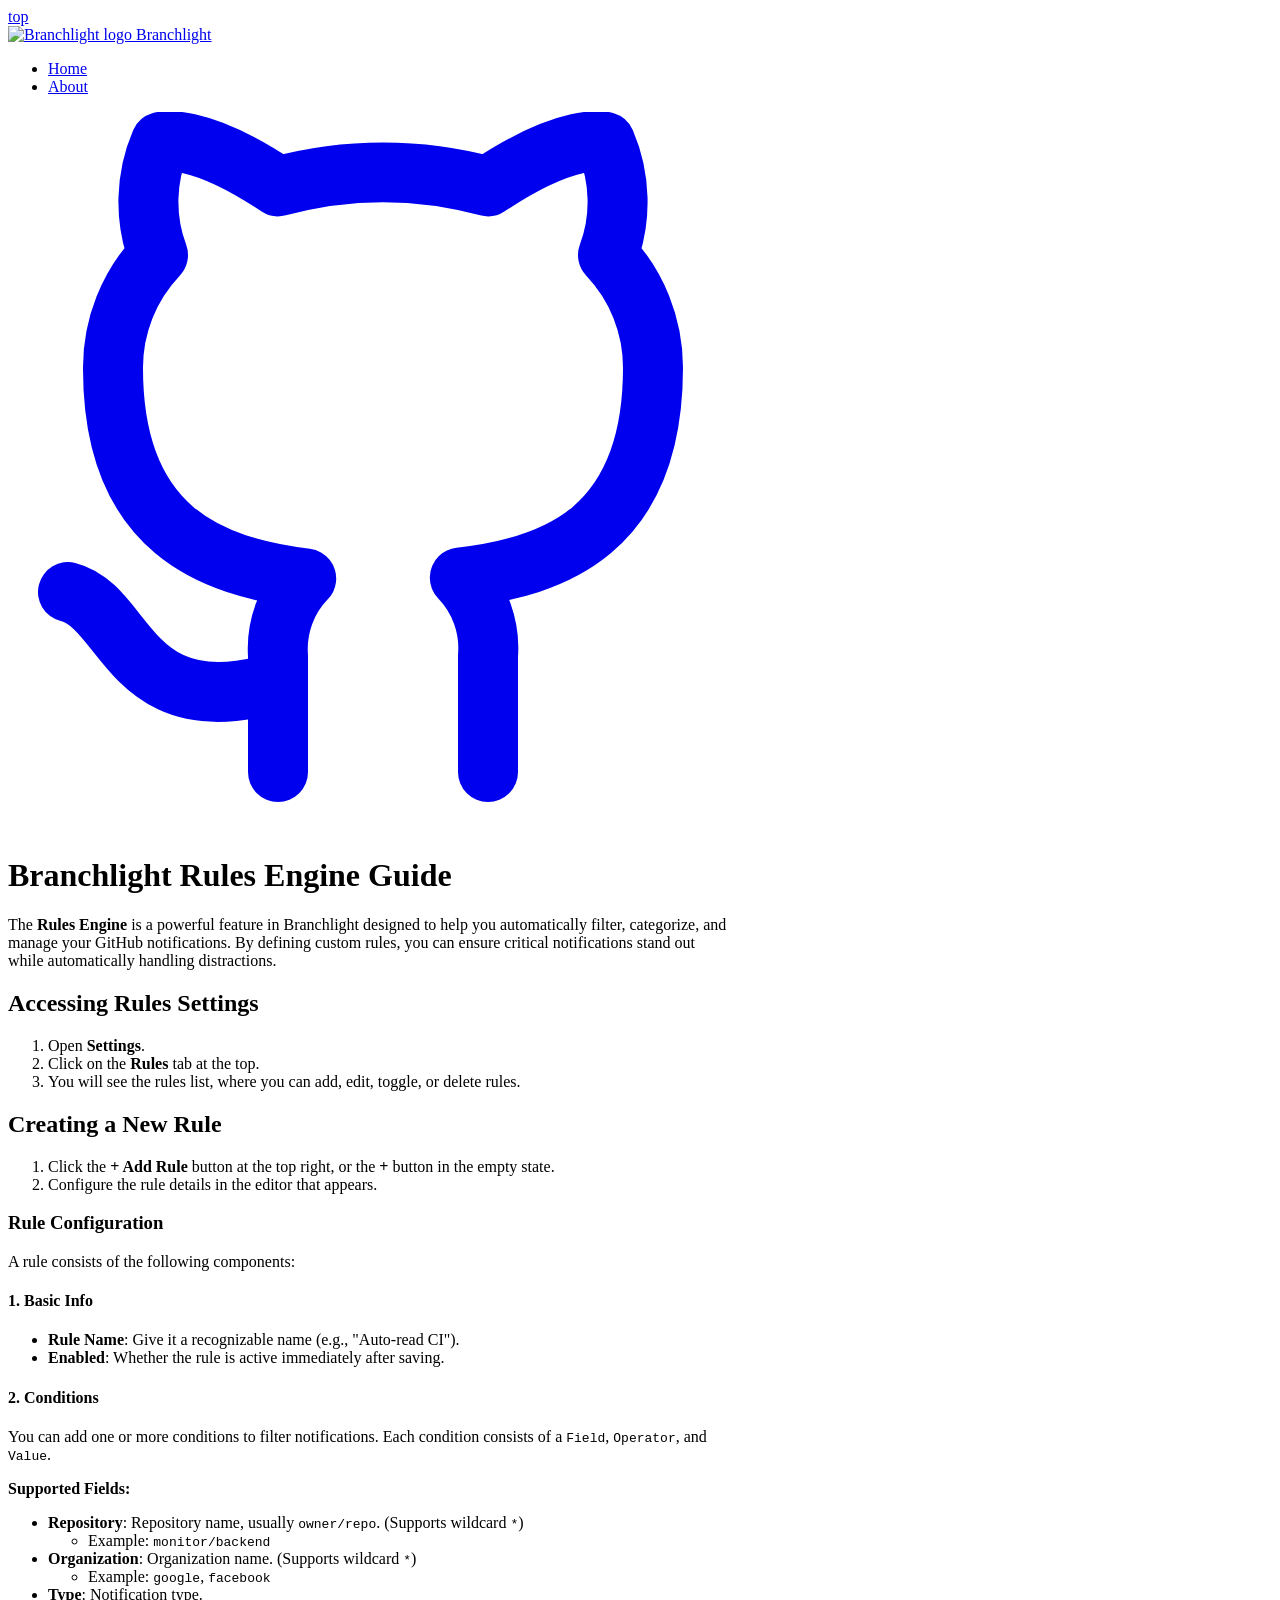
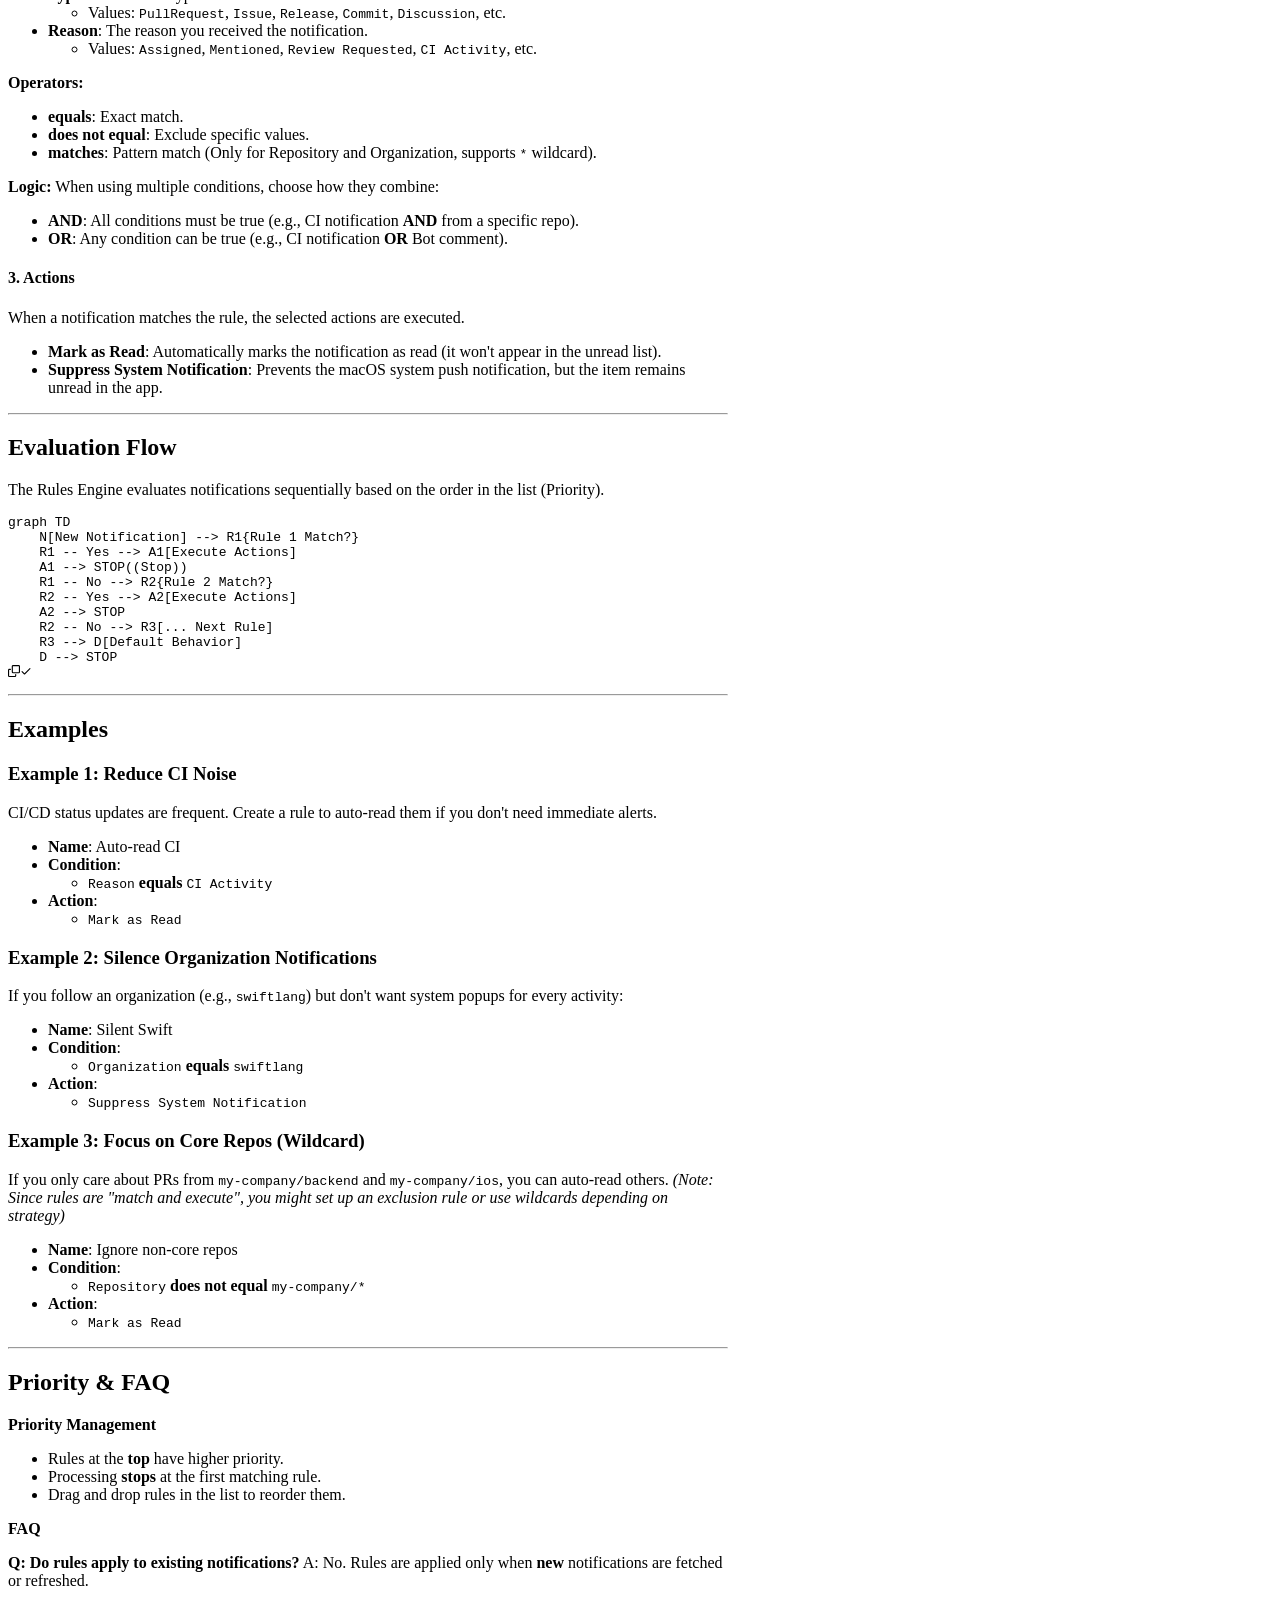
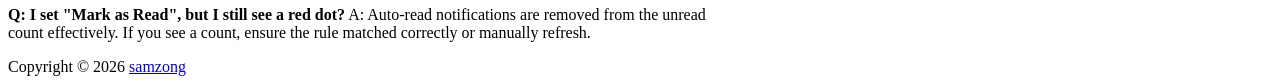
==== rules_usage.html @ 9ca282dc "deploy: 5d8bef1ccf099f0cd8bf30b61844dc8d7ef81fda" ====
<!doctype html>
<html lang="en">
  <head>
    <meta charset="UTF-8">
    <meta http-equiv="X-UA-Compatible" content="IE=edge">
    <meta name="viewport" content="width=device-width, initial-scale=1.0">
    <title>Branchlight Rules Engine Guide Branchlight</title>
    <meta name="description" content="The Rules Engine is a powerful feature in Branchlight designed to help you automatically filter, categorize, and manage ">
    <meta name="keywords" content="macOS, GitHub, Branchlight, Menubar, SwiftUI, Developer Tools">
    <link rel="stylesheet" type="text/css" href="css/main.css?v=1.34.5">
    <link rel="stylesheet" type="text/css" href="css/tocbot.css?v=1.34.5">
    <link rel="stylesheet" type="text/css" href="css/media.css?v=1.34.5">
    <link rel="stylesheet" type="text/css" href="css/sidebar.css?v=1.34.5">
    <link rel="stylesheet" type="text/css" href="css/copy.css?v=1.34.5">
    <link rel="stylesheet" type="text/css" href="css/demo-preview.css?v=1.34.5">
    <link rel="icon" href="Sources/GitHubNotifier/Resources/Assets.xcassets/AppIcon.appiconset/icon_256.png" type="image/x-icon">
    <script src="js/copy.js?v=1.34.5"></script>
    <script src="js/dark-mode.js?v=1.34.5"></script>
    <script src="js/markdown-style.js?v=1.34.5"></script>
  </head>
  <body id="idoctotop"><a href="#idoctotop" class="gototop">top</a>
    <header class="header">
      <article class="inner warpper" style="max-width:720px;"><a class="logo" href="index.html"><img alt="Branchlight logo" src="Sources/GitHubNotifier/Resources/Assets.xcassets/AppIcon.appiconset/icon_256.png">
<span class="title">Branchlight</span></a>
        <div class="content">
          <ul class="menu">
            <li><a href="index.html" target="" class="">Home</a></li>
            <li><a href="https://github.com/samzong" target="__blank" class="">About</a></li>
          </ul><a href="https://github.com/samzong/branchlight" target="_blank" rel="noopener noreferrer" title="Github" name="Github" class="github"><svg viewBox="0 0 24 24" fill="none" stroke="currentColor" stroke-width="2" stroke-linecap="round" stroke-linejoin="round">
              <path d="M9 19c-5 1.5-5-2.5-7-3m14 6v-3.87a3.37 3.37 0 0 0-.94-2.61c3.14-.35 6.44-1.54 6.44-7A5.44 5.44 0 0 0 20 4.77 5.07 5.07 0 0 0 19.91 1S18.73.65 16 2.48a13.38 13.38 0 0 0-7 0C6.27.65 5.09 1 5.09 1A5.07 5.07 0 0 0 5 4.77a5.44 5.44 0 0 0-1.5 3.78c0 5.42 3.3 6.61 6.44 7A3.37 3.37 0 0 0 9 18.13V22"></path>
            </svg></a>
          <dark-mode permanent=""></dark-mode>
        </div>
      </article>
    </header>
    <div style="max-width:720px;" class="warpper-content warpper notocs">
      <markdown-style theme-auto-switch-disabled="">
        <h1 id="branchlight-rules-engine-guide"><a aria-hidden="true" tabindex="-1" href="#branchlight-rules-engine-guide" class="anchor"><span class="icon icon-link"></span></a>Branchlight Rules Engine Guide</h1>
        <p>The <strong>Rules Engine</strong> is a powerful feature in Branchlight designed to help you automatically filter, categorize, and manage your GitHub notifications. By defining custom rules, you can ensure critical notifications stand out while automatically handling distractions.</p>
        <h2 id="accessing-rules-settings"><a aria-hidden="true" tabindex="-1" href="#accessing-rules-settings" class="anchor"><span class="icon icon-link"></span></a>Accessing Rules Settings</h2>
        <ol>
          <li>Open <strong>Settings</strong>.</li>
          <li>Click on the <strong>Rules</strong> tab at the top.</li>
          <li>You will see the rules list, where you can add, edit, toggle, or delete rules.</li>
        </ol>
        <h2 id="creating-a-new-rule"><a aria-hidden="true" tabindex="-1" href="#creating-a-new-rule" class="anchor"><span class="icon icon-link"></span></a>Creating a New Rule</h2>
        <ol>
          <li>Click the <strong>+ Add Rule</strong> button at the top right, or the <strong>+</strong> button in the empty state.</li>
          <li>Configure the rule details in the editor that appears.</li>
        </ol>
        <h3 id="rule-configuration"><a aria-hidden="true" tabindex="-1" href="#rule-configuration" class="anchor"><span class="icon icon-link"></span></a>Rule Configuration</h3>
        <p>A rule consists of the following components:</p>
        <h4 id="1-basic-info"><a aria-hidden="true" tabindex="-1" href="#1-basic-info" class="anchor"><span class="icon icon-link"></span></a>1. Basic Info</h4>
        <ul>
          <li><strong>Rule Name</strong>: Give it a recognizable name (e.g., "Auto-read CI").</li>
          <li><strong>Enabled</strong>: Whether the rule is active immediately after saving.</li>
        </ul>
        <h4 id="2-conditions"><a aria-hidden="true" tabindex="-1" href="#2-conditions" class="anchor"><span class="icon icon-link"></span></a>2. Conditions</h4>
        <p>You can add one or more conditions to filter notifications. Each condition consists of a <code>Field</code>, <code>Operator</code>, and <code>Value</code>.</p>
        <p><strong>Supported Fields:</strong></p>
        <ul>
          <li><strong>Repository</strong>: Repository name, usually <code>owner/repo</code>. (Supports wildcard <code>*</code>)
            <ul>
              <li>Example: <code>monitor/backend</code></li>
            </ul>
          </li>
          <li><strong>Organization</strong>: Organization name. (Supports wildcard <code>*</code>)
            <ul>
              <li>Example: <code>google</code>, <code>facebook</code></li>
            </ul>
          </li>
          <li><strong>Type</strong>: Notification type.
            <ul>
              <li>Values: <code>PullRequest</code>, <code>Issue</code>, <code>Release</code>, <code>Commit</code>, <code>Discussion</code>, etc.</li>
            </ul>
          </li>
          <li><strong>Reason</strong>: The reason you received the notification.
            <ul>
              <li>Values: <code>Assigned</code>, <code>Mentioned</code>, <code>Review Requested</code>, <code>CI Activity</code>, etc.</li>
            </ul>
          </li>
        </ul>
        <p><strong>Operators:</strong></p>
        <ul>
          <li><strong>equals</strong>: Exact match.</li>
          <li><strong>does not equal</strong>: Exclude specific values.</li>
          <li><strong>matches</strong>: Pattern match (Only for Repository and Organization, supports <code>*</code> wildcard).</li>
        </ul>
        <p>
          <strong>Logic:</strong>
          When using multiple conditions, choose how they combine:
        </p>
        <ul>
          <li><strong>AND</strong>: All conditions must be true (e.g., CI notification <strong>AND</strong> from a specific repo).</li>
          <li><strong>OR</strong>: Any condition can be true (e.g., CI notification <strong>OR</strong> Bot comment).</li>
        </ul>
        <h4 id="3-actions"><a aria-hidden="true" tabindex="-1" href="#3-actions" class="anchor"><span class="icon icon-link"></span></a>3. Actions</h4>
        <p>When a notification matches the rule, the selected actions are executed.</p>
        <ul>
          <li><strong>Mark as Read</strong>: Automatically marks the notification as read (it won't appear in the unread list).</li>
          <li><strong>Suppress System Notification</strong>: Prevents the macOS system push notification, but the item remains unread in the app.</li>
        </ul>
        <hr>
        <h2 id="evaluation-flow"><a aria-hidden="true" tabindex="-1" href="#evaluation-flow" class="anchor"><span class="icon icon-link"></span></a>Evaluation Flow</h2>
        <p>The Rules Engine evaluates notifications sequentially based on the order in the list (Priority).</p>
        <pre class="language-mermaid"><code class="language-mermaid code-highlight"><span class="code-line line-number" line="1"><span class="token keyword">graph</span> TD
</span><span class="code-line line-number" line="2">    N<span class="token text string">[New Notification]</span> <span class="token arrow operator">--></span> R1<span class="token text string">{Rule 1 Match?}</span>
</span><span class="code-line line-number" line="3">    R1 <span class="token inter-arrow-label"><span class="token arrow-head arrow operator">--</span> <span class="token label property">Yes</span> <span class="token arrow operator">--></span></span> A1<span class="token text string">[Execute Actions]</span>
</span><span class="code-line line-number" line="4">    A1 <span class="token arrow operator">--></span> STOP<span class="token text string">((Stop))</span>
</span><span class="code-line line-number" line="5">    R1 <span class="token inter-arrow-label"><span class="token arrow-head arrow operator">--</span> <span class="token label property">No</span> <span class="token arrow operator">--></span></span> R2<span class="token text string">{Rule 2 Match?}</span>
</span><span class="code-line line-number" line="6">    R2 <span class="token inter-arrow-label"><span class="token arrow-head arrow operator">--</span> <span class="token label property">Yes</span> <span class="token arrow operator">--></span></span> A2<span class="token text string">[Execute Actions]</span>
</span><span class="code-line line-number" line="7">    A2 <span class="token arrow operator">--></span> STOP
</span><span class="code-line line-number" line="8">    R2 <span class="token inter-arrow-label"><span class="token arrow-head arrow operator">--</span> <span class="token label property">No</span> <span class="token arrow operator">--></span></span> R3<span class="token text string">[... Next Rule]</span>
</span><span class="code-line line-number" line="9">    R3 <span class="token arrow operator">--></span> D<span class="token text string">[Default Behavior]</span>
</span><span class="code-line line-number" line="10">    D <span class="token arrow operator">--></span> STOP
</span></code><input type="hidden" value="graph TD
    N[New Notification] --> R1{Rule 1 Match?}
    R1 -- Yes --> A1[Execute Actions]
    A1 --> STOP((Stop))
    R1 -- No --> R2{Rule 2 Match?}
    R2 -- Yes --> A2[Execute Actions]
    A2 --> STOP
    R2 -- No --> R3[... Next Rule]
    R3 --> D[Default Behavior]
    D --> STOP
"><div onclick="copied(this)" class="copied"><svg class="octicon-copy" aria-hidden="true" viewBox="0 0 16 16" fill="currentColor" height="12" width="12"><path fill-rule="evenodd" d="M0 6.75C0 5.784.784 5 1.75 5h1.5a.75.75 0 010 1.5h-1.5a.25.25 0 00-.25.25v7.5c0 .138.112.25.25.25h7.5a.25.25 0 00.25-.25v-1.5a.75.75 0 011.5 0v1.5A1.75 1.75 0 019.25 16h-7.5A1.75 1.75 0 010 14.25v-7.5z"></path><path fill-rule="evenodd" d="M5 1.75C5 .784 5.784 0 6.75 0h7.5C15.216 0 16 .784 16 1.75v7.5A1.75 1.75 0 0114.25 11h-7.5A1.75 1.75 0 015 9.25v-7.5zm1.75-.25a.25.25 0 00-.25.25v7.5c0 .138.112.25.25.25h7.5a.25.25 0 00.25-.25v-7.5a.25.25 0 00-.25-.25h-7.5z"></path></svg><svg class="octicon-check" aria-hidden="true" viewBox="0 0 16 16" fill="currentColor" height="12" width="12"><path fill-rule="evenodd" d="M13.78 4.22a.75.75 0 010 1.06l-7.25 7.25a.75.75 0 01-1.06 0L2.22 9.28a.75.75 0 011.06-1.06L6 10.94l6.72-6.72a.75.75 0 011.06 0z"></path></svg></div></pre>
        <hr>
        <h2 id="examples"><a aria-hidden="true" tabindex="-1" href="#examples" class="anchor"><span class="icon icon-link"></span></a>Examples</h2>
        <h3 id="example-1-reduce-ci-noise"><a aria-hidden="true" tabindex="-1" href="#example-1-reduce-ci-noise" class="anchor"><span class="icon icon-link"></span></a>Example 1: Reduce CI Noise</h3>
        <p>CI/CD status updates are frequent. Create a rule to auto-read them if you don't need immediate alerts.</p>
        <ul>
          <li><strong>Name</strong>: Auto-read CI</li>
          <li><strong>Condition</strong>:
            <ul>
              <li><code>Reason</code> <strong>equals</strong> <code>CI Activity</code></li>
            </ul>
          </li>
          <li><strong>Action</strong>:
            <ul>
              <li><code>Mark as Read</code></li>
            </ul>
          </li>
        </ul>
        <h3 id="example-2-silence-organization-notifications"><a aria-hidden="true" tabindex="-1" href="#example-2-silence-organization-notifications" class="anchor"><span class="icon icon-link"></span></a>Example 2: Silence Organization Notifications</h3>
        <p>If you follow an organization (e.g., <code>swiftlang</code>) but don't want system popups for every activity:</p>
        <ul>
          <li><strong>Name</strong>: Silent Swift</li>
          <li><strong>Condition</strong>:
            <ul>
              <li><code>Organization</code> <strong>equals</strong> <code>swiftlang</code></li>
            </ul>
          </li>
          <li><strong>Action</strong>:
            <ul>
              <li><code>Suppress System Notification</code></li>
            </ul>
          </li>
        </ul>
        <h3 id="example-3-focus-on-core-repos-wildcard"><a aria-hidden="true" tabindex="-1" href="#example-3-focus-on-core-repos-wildcard" class="anchor"><span class="icon icon-link"></span></a>Example 3: Focus on Core Repos (Wildcard)</h3>
        <p>
          If you only care about PRs from <code>my-company/backend</code> and <code>my-company/ios</code>, you can auto-read others.
          <em>(Note: Since rules are "match and execute", you might set up an exclusion rule or use wildcards depending on strategy)</em>
        </p>
        <ul>
          <li><strong>Name</strong>: Ignore non-core repos</li>
          <li><strong>Condition</strong>:
            <ul>
              <li><code>Repository</code> <strong>does not equal</strong> <code>my-company/*</code></li>
            </ul>
          </li>
          <li><strong>Action</strong>:
            <ul>
              <li><code>Mark as Read</code></li>
            </ul>
          </li>
        </ul>
        <hr>
        <h2 id="priority--faq"><a aria-hidden="true" tabindex="-1" href="#priority--faq" class="anchor"><span class="icon icon-link"></span></a>Priority &#x26; FAQ</h2>
        <p><strong>Priority Management</strong></p>
        <ul>
          <li>Rules at the <strong>top</strong> have higher priority.</li>
          <li>Processing <strong>stops</strong> at the first matching rule.</li>
          <li>Drag and drop rules in the list to reorder them.</li>
        </ul>
        <p><strong>FAQ</strong></p>
        <p>
          <strong>Q: Do rules apply to existing notifications?</strong>
          A: No. Rules are applied only when <strong>new</strong> notifications are fetched or refreshed.
        </p>
        <p>
          <strong>Q: I set "Mark as Read", but I still see a red dot?</strong>
          A: Auto-read notifications are removed from the unread count effectively. If you see a count, ensure the rule matched correctly or manually refresh.
        </p>
      </markdown-style>
    </div>
    <script src="js/demo-preview.js?v=1.34.5"></script>
    <div class="footer warpper" style="max-width:720px;">Copyright © 2026 <a href="https://github.com/samzong" target="_blank">samzong</a><br>
      <script>
  function downloadLatest() {
    window.location.href = 'https://github.com/samzong/branchlight/releases/latest';
  }
</script>
    </div>
    <script src="js/tocbot.js?v=1.34.5"></script>
  </body>
</html>
---- css/media.css ----
@media only screen and (min-width: 1024px) {
  footer.article-footer,
  .warpper {
    max-width: 1200px;
  }
}

@media screen and (max-width: 900px) {
  .warpper-content {
    grid-template-columns: minmax(0, 3.5fr);
    grid-template-areas: 'main';
  }
  .warpper-content.sidebar {
    grid-template-areas: 'sidebar main';
    grid-template-columns: 180px minmax(0, 41rem);
  }
  nav.tocs {
    display: none;
  }
}

@media screen and (max-width: 600px) {
  .warpper-content {
    grid-template-columns: minmax(0, 3.5fr);
    grid-template-areas: 'main';
  }
  .warpper-content.sidebar {
    grid-template-areas: 'main';
    grid-template-columns: minmax(0, 41rem);
  }
  nav.tocs,
  .sidebar-border,
  .header .logo .title {
    display: none;
  }
}

@media print {
  .header,
  nav.tocs,
  section.article-footer,
  .sidebar-border,
  .previous,
  .footer,
  a.gototop {
    display: none;
  }
  .warpper-content {
    margin: 0;
    padding: 0;
    display: initial;
  }
}
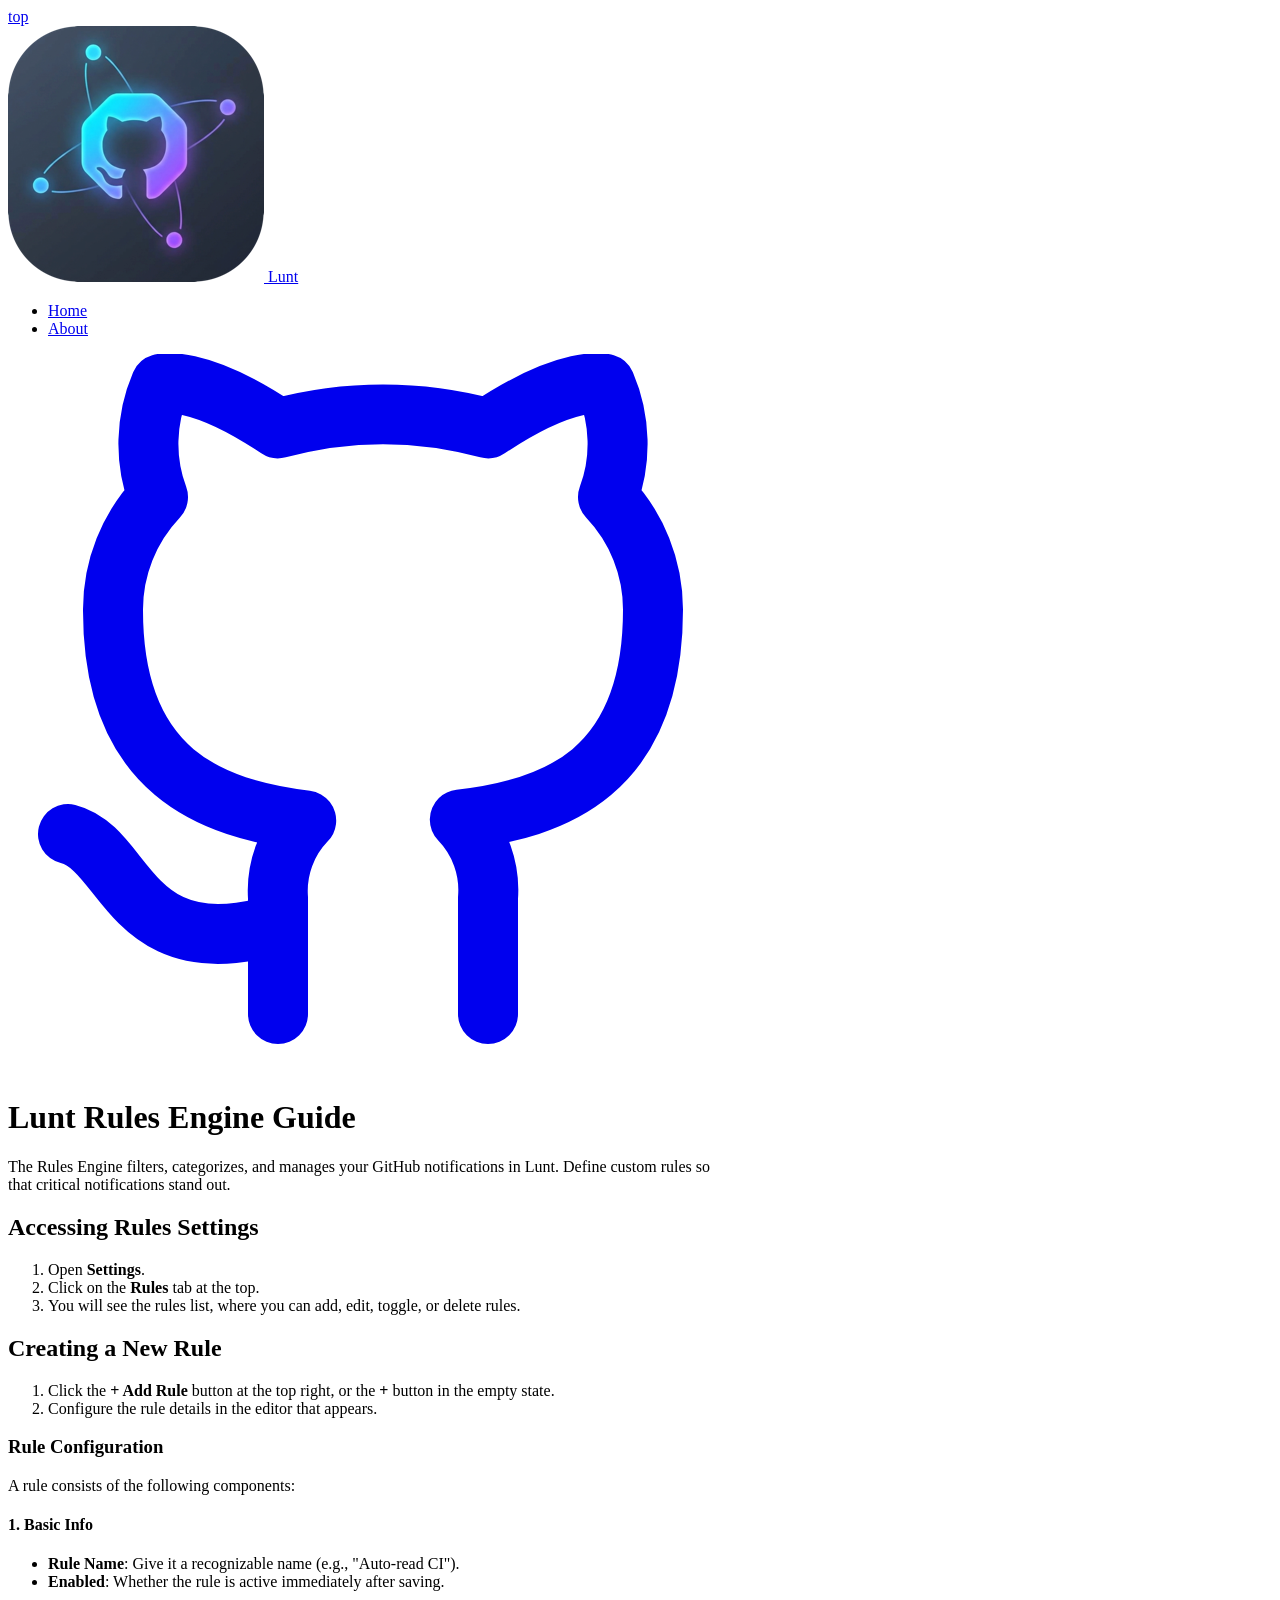
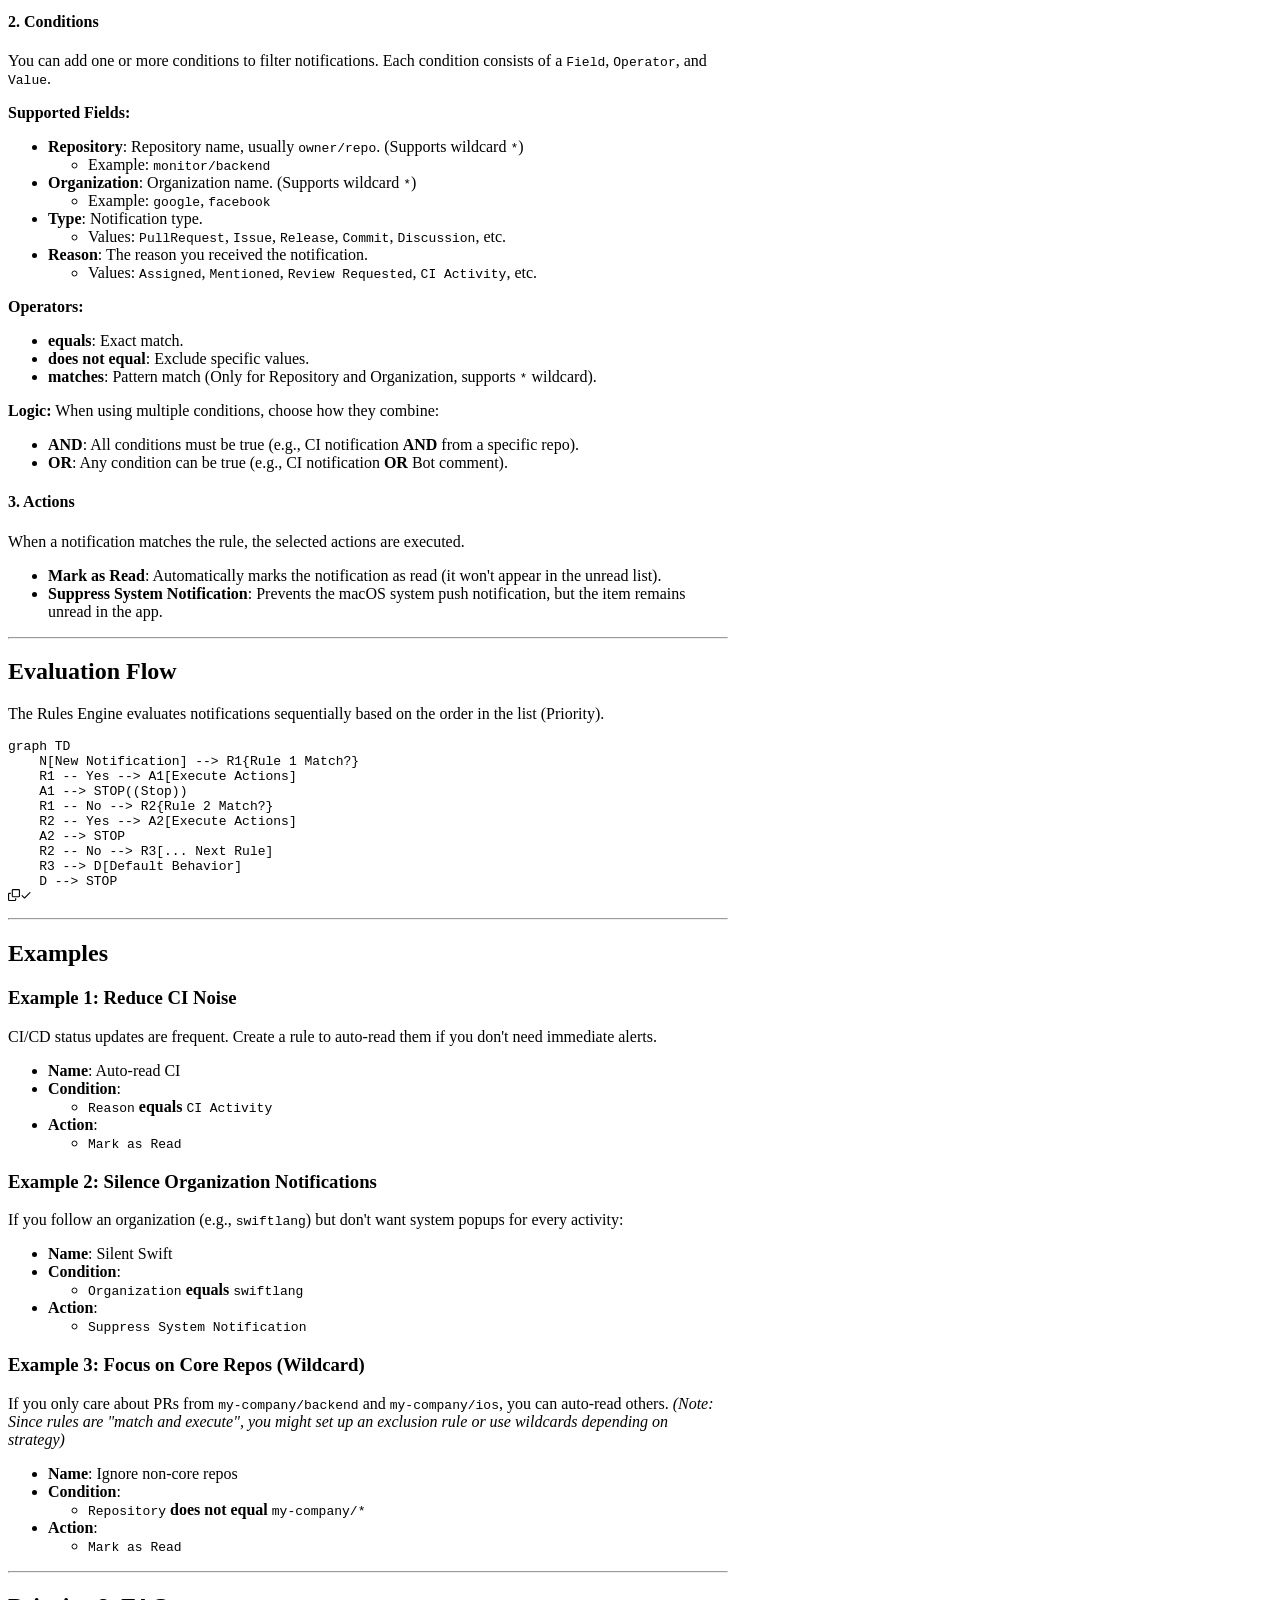
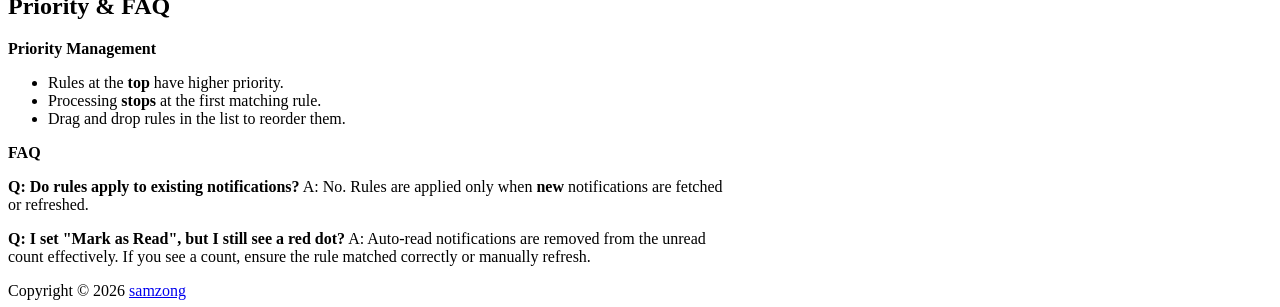
==== commit 600258cc: "deploy: aa5df4916c7cb819f72216259adb3321ee4d66b4" ====
--- a/rules_usage.html
+++ b/rules_usage.html
@@ -4,29 +4,29 @@
     <meta charset="UTF-8">
     <meta http-equiv="X-UA-Compatible" content="IE=edge">
     <meta name="viewport" content="width=device-width, initial-scale=1.0">
-    <title>Branchlight Rules Engine Guide Branchlight</title>
-    <meta name="description" content="The Rules Engine is a powerful feature in Branchlight designed to help you automatically filter, categorize, and manage ">
-    <meta name="keywords" content="macOS, GitHub, Branchlight, Menubar, SwiftUI, Developer Tools">
+    <title>Lunt Rules Engine Guide Lunt</title>
+    <meta name="description" content="The Rules Engine filters, categorizes, and manages your GitHub notifications in Lunt. Define custom rules so that critic">
+    <meta name="keywords" content="macOS, GitHub, Lunt, Menubar, SwiftUI, Developer Tools">
     <link rel="stylesheet" type="text/css" href="css/main.css?v=1.34.5">
     <link rel="stylesheet" type="text/css" href="css/tocbot.css?v=1.34.5">
     <link rel="stylesheet" type="text/css" href="css/media.css?v=1.34.5">
     <link rel="stylesheet" type="text/css" href="css/sidebar.css?v=1.34.5">
     <link rel="stylesheet" type="text/css" href="css/copy.css?v=1.34.5">
     <link rel="stylesheet" type="text/css" href="css/demo-preview.css?v=1.34.5">
-    <link rel="icon" href="Sources/GitHubNotifier/Resources/Assets.xcassets/AppIcon.appiconset/icon_256.png" type="image/x-icon">
+    <link rel="icon" href="Sources/Lunt/Resources/Assets.xcassets/AppIcon.appiconset/icon_256.png" type="image/x-icon">
     <script src="js/copy.js?v=1.34.5"></script>
     <script src="js/dark-mode.js?v=1.34.5"></script>
     <script src="js/markdown-style.js?v=1.34.5"></script>
   </head>
   <body id="idoctotop"><a href="#idoctotop" class="gototop">top</a>
     <header class="header">
-      <article class="inner warpper" style="max-width:720px;"><a class="logo" href="index.html"><img alt="Branchlight logo" src="Sources/GitHubNotifier/Resources/Assets.xcassets/AppIcon.appiconset/icon_256.png">
-<span class="title">Branchlight</span></a>
+      <article class="inner warpper" style="max-width:720px;"><a class="logo" href="index.html"><img alt="Lunt logo" src="Sources/Lunt/Resources/Assets.xcassets/AppIcon.appiconset/icon_256.png">
+<span class="title">Lunt</span></a>
         <div class="content">
           <ul class="menu">
             <li><a href="index.html" target="" class="">Home</a></li>
             <li><a href="https://github.com/samzong" target="__blank" class="">About</a></li>
-          </ul><a href="https://github.com/samzong/branchlight" target="_blank" rel="noopener noreferrer" title="Github" name="Github" class="github"><svg viewBox="0 0 24 24" fill="none" stroke="currentColor" stroke-width="2" stroke-linecap="round" stroke-linejoin="round">
+          </ul><a href="https://github.com/samzong/lunt" target="_blank" rel="noopener noreferrer" title="Github" name="Github" class="github"><svg viewBox="0 0 24 24" fill="none" stroke="currentColor" stroke-width="2" stroke-linecap="round" stroke-linejoin="round">
               <path d="M9 19c-5 1.5-5-2.5-7-3m14 6v-3.87a3.37 3.37 0 0 0-.94-2.61c3.14-.35 6.44-1.54 6.44-7A5.44 5.44 0 0 0 20 4.77 5.07 5.07 0 0 0 19.91 1S18.73.65 16 2.48a13.38 13.38 0 0 0-7 0C6.27.65 5.09 1 5.09 1A5.07 5.07 0 0 0 5 4.77a5.44 5.44 0 0 0-1.5 3.78c0 5.42 3.3 6.61 6.44 7A3.37 3.37 0 0 0 9 18.13V22"></path>
             </svg></a>
           <dark-mode permanent=""></dark-mode>
@@ -35,8 +35,8 @@
     </header>
     <div style="max-width:720px;" class="warpper-content warpper notocs">
       <markdown-style theme-auto-switch-disabled="">
-        <h1 id="branchlight-rules-engine-guide"><a aria-hidden="true" tabindex="-1" href="#branchlight-rules-engine-guide" class="anchor"><span class="icon icon-link"></span></a>Branchlight Rules Engine Guide</h1>
-        <p>The <strong>Rules Engine</strong> is a powerful feature in Branchlight designed to help you automatically filter, categorize, and manage your GitHub notifications. By defining custom rules, you can ensure critical notifications stand out while automatically handling distractions.</p>
+        <h1 id="lunt-rules-engine-guide"><a aria-hidden="true" tabindex="-1" href="#lunt-rules-engine-guide" class="anchor"><span class="icon icon-link"></span></a>Lunt Rules Engine Guide</h1>
+        <p>The Rules Engine filters, categorizes, and manages your GitHub notifications in Lunt. Define custom rules so that critical notifications stand out.</p>
         <h2 id="accessing-rules-settings"><a aria-hidden="true" tabindex="-1" href="#accessing-rules-settings" class="anchor"><span class="icon icon-link"></span></a>Accessing Rules Settings</h2>
         <ol>
           <li>Open <strong>Settings</strong>.</li>
@@ -197,7 +197,7 @@
     <div class="footer warpper" style="max-width:720px;">Copyright © 2026 <a href="https://github.com/samzong" target="_blank">samzong</a><br>
       <script>
   function downloadLatest() {
-    window.location.href = 'https://github.com/samzong/branchlight/releases/latest';
+    window.location.href = 'https://github.com/samzong/lunt/releases/latest';
   }
 </script>
     </div>
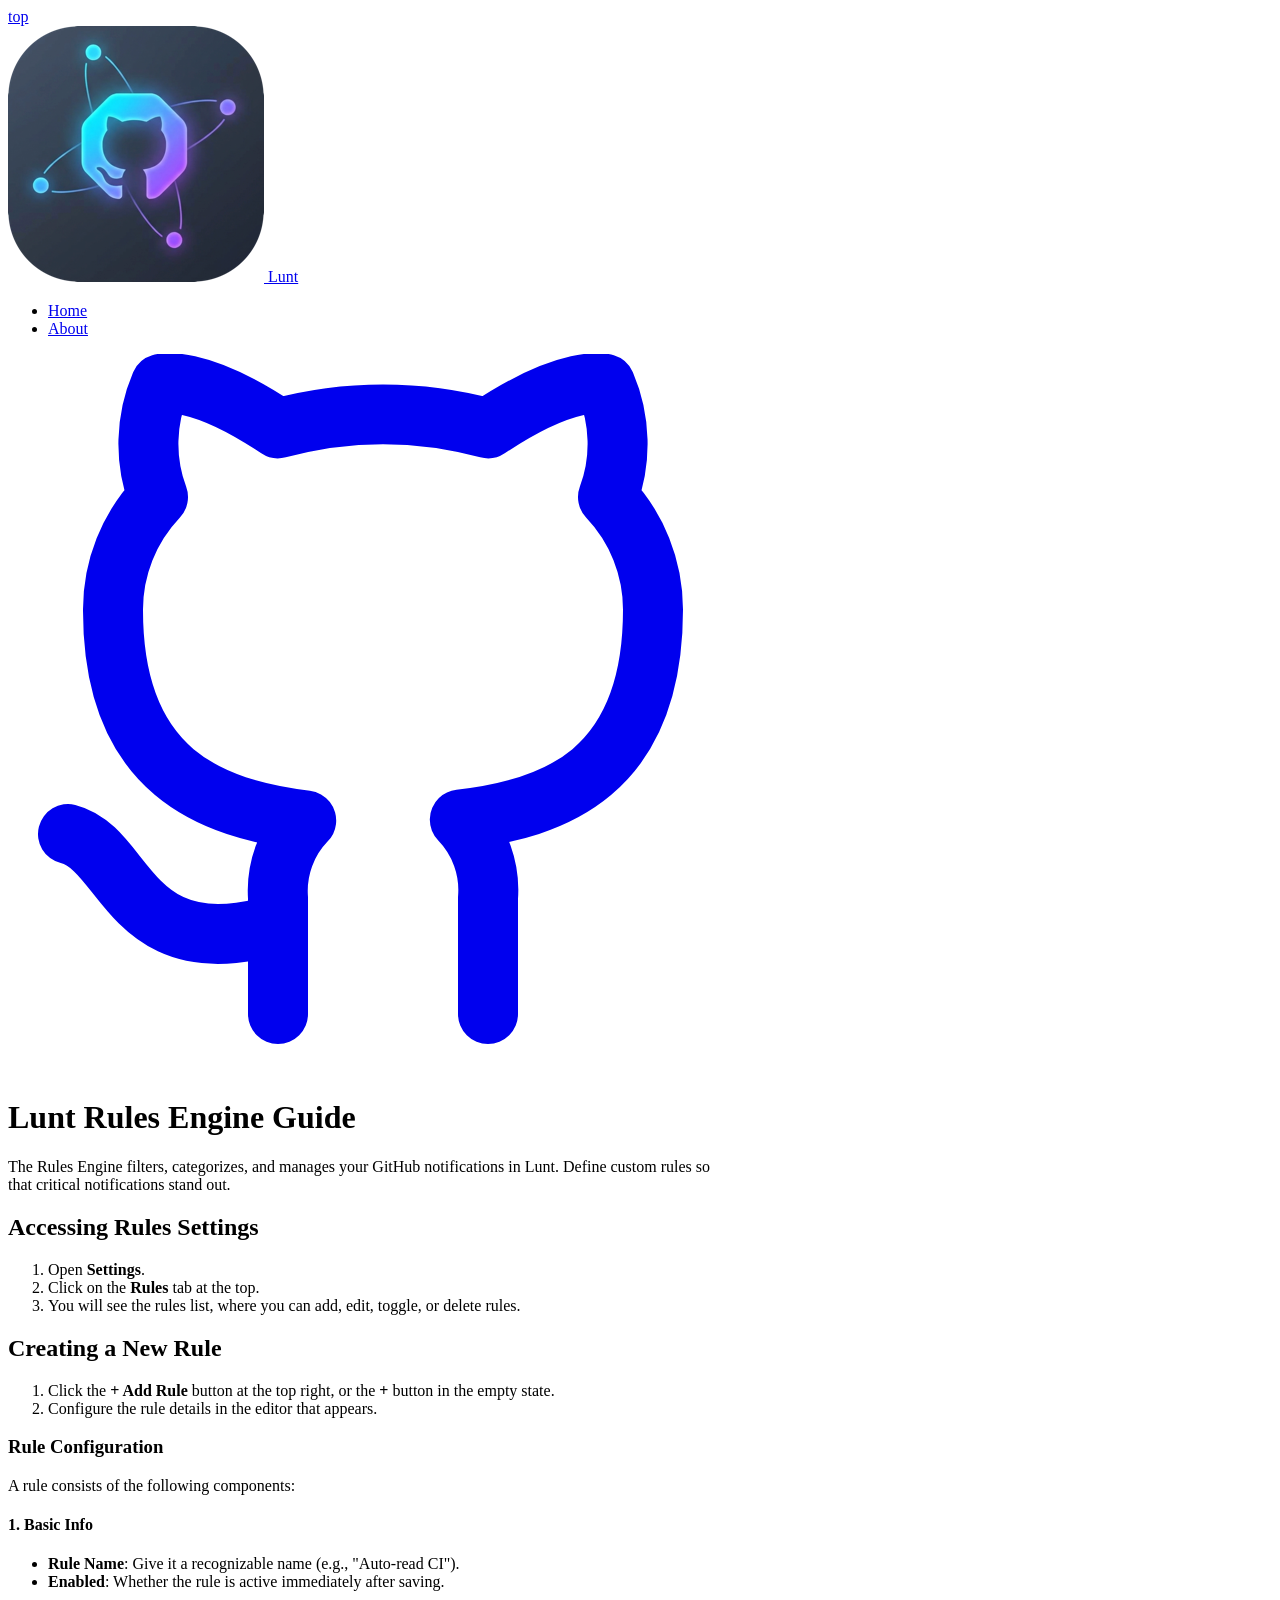
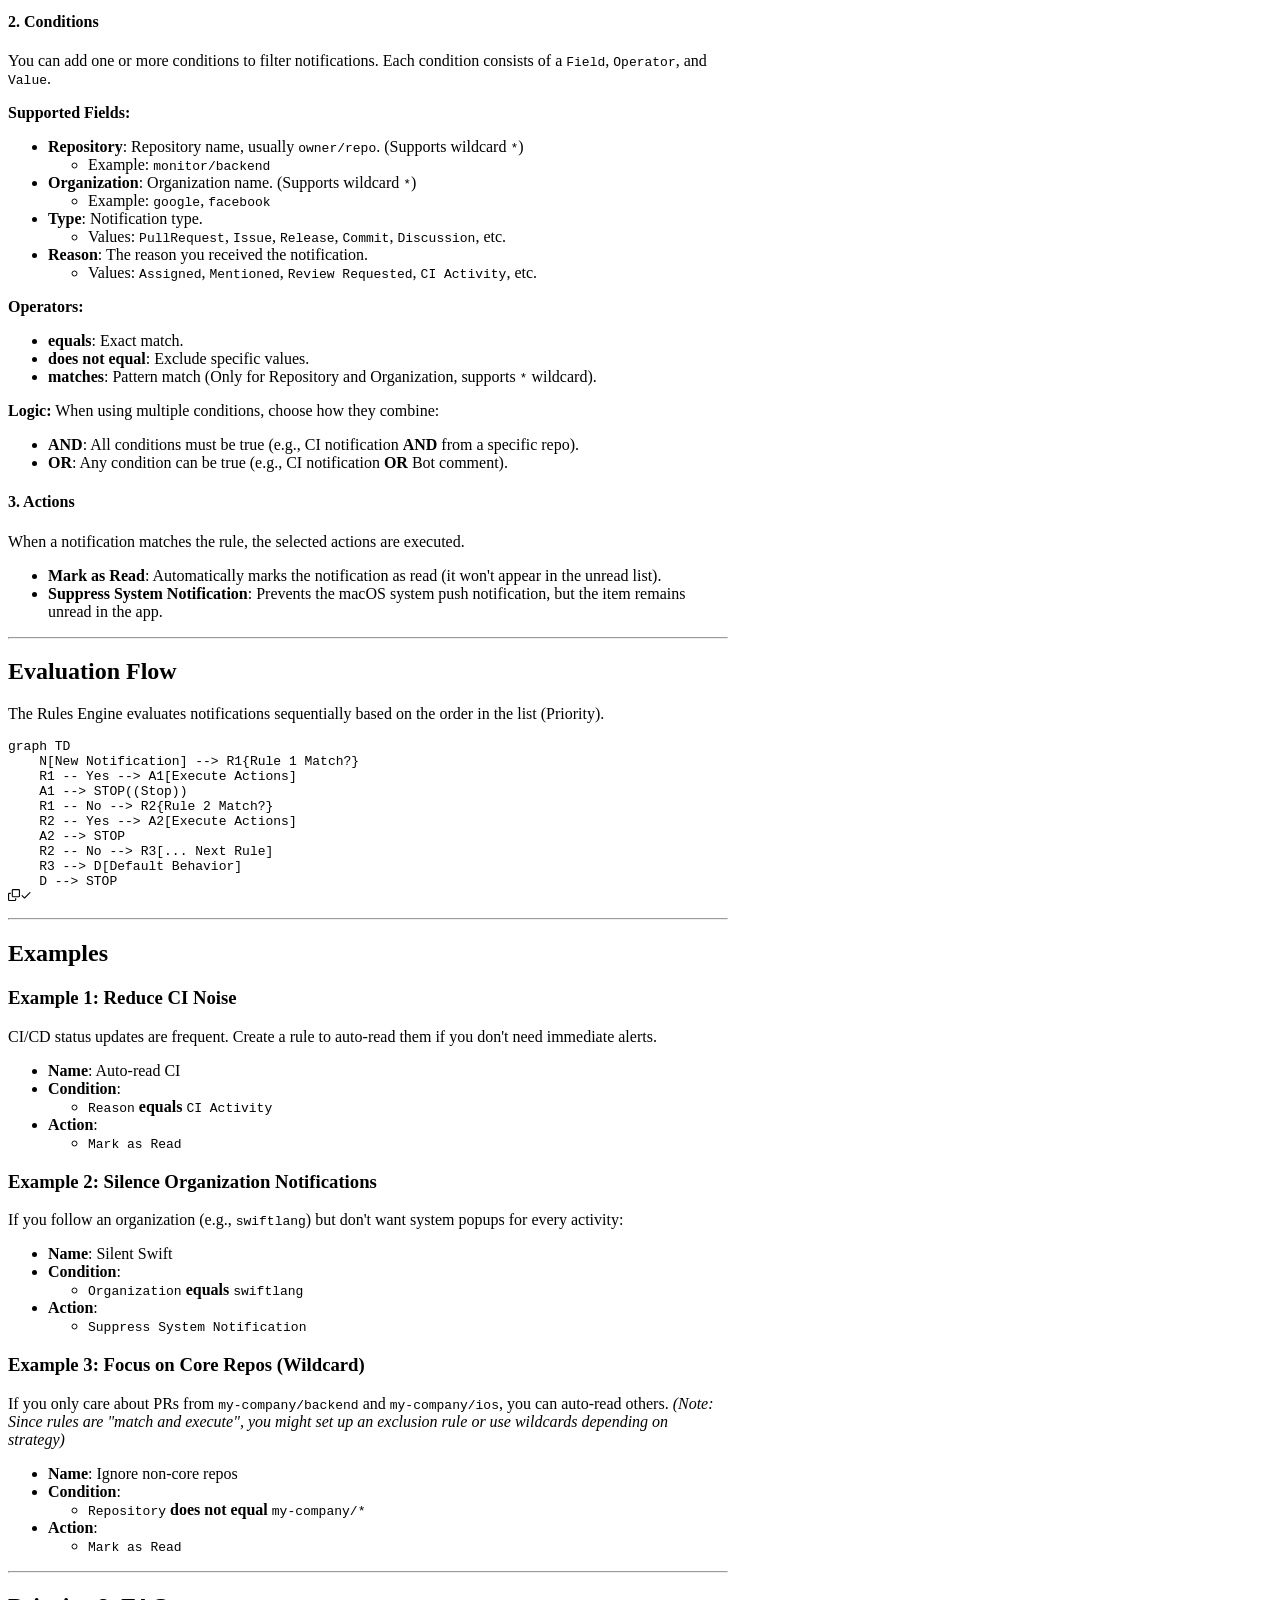
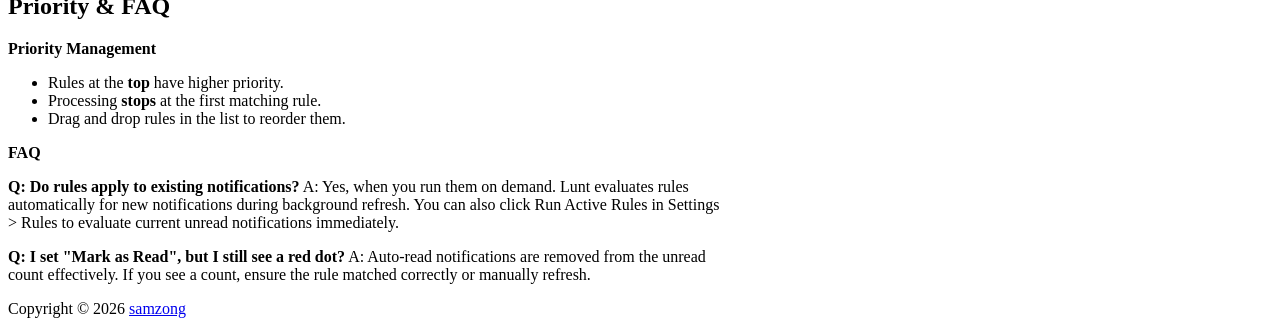
==== commit cc5cd223: "deploy: 39a007373bc31ea8baf841ae7bd07f0ab24eae69" ====
--- a/rules_usage.html
+++ b/rules_usage.html
@@ -185,7 +185,7 @@
         <p><strong>FAQ</strong></p>
         <p>
           <strong>Q: Do rules apply to existing notifications?</strong>
-          A: No. Rules are applied only when <strong>new</strong> notifications are fetched or refreshed.
+          A: Yes, when you run them on demand. Lunt evaluates rules automatically for new notifications during background refresh. You can also click Run Active Rules in Settings > Rules to evaluate current unread notifications immediately.
         </p>
         <p>
           <strong>Q: I set "Mark as Read", but I still see a red dot?</strong>
